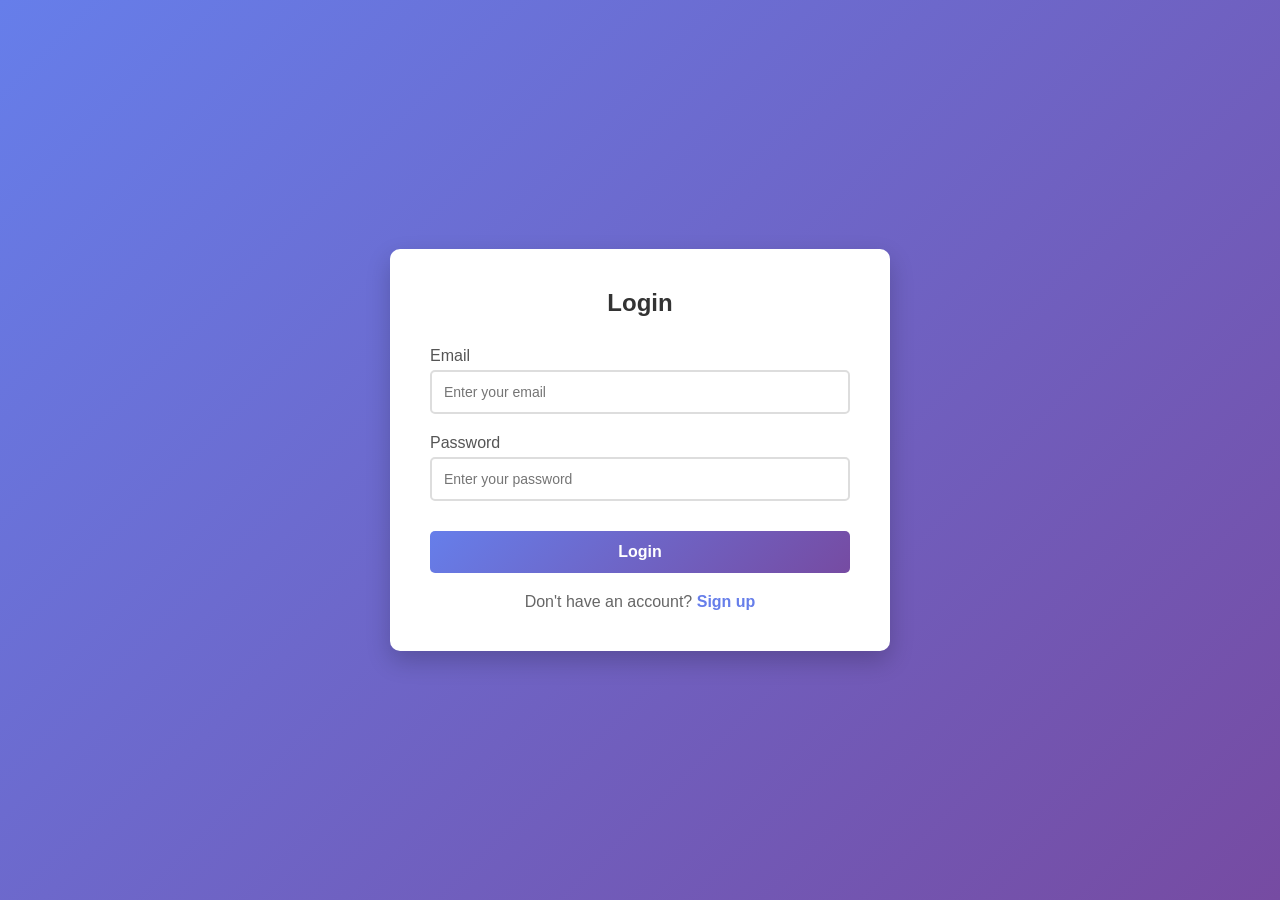
==== authapp/src/main/resources/templates/index.html @ 4ef5800f "Initial commit" ====
<!DOCTYPE html>
<html lang="en">
<head>
    <meta charset="UTF-8">
    <meta name="viewport" content="width=device-width, initial-scale=1.0">
    <title>Login & Sign Up</title>
    <style>
        * {
            margin: 0;
            padding: 0;
            box-sizing: border-box;
        }

        body {
            font-family: 'Segoe UI', Tahoma, Geneva, Verdana, sans-serif;
            background: linear-gradient(135deg, #667eea 0%, #764ba2 100%);
            min-height: 100vh;
            display: flex;
            justify-content: center;
            align-items: center;
            padding: 20px;
        }

        .container {
            background: white;
            padding: 40px;
            border-radius: 10px;
            box-shadow: 0 10px 25px rgba(0,0,0,0.2);
            width: 100%;
            max-width: 500px;
            max-height: 90vh;
            overflow-y: auto;
        }

        h2 {
            text-align: center;
            color: #333;
            margin-bottom: 30px;
        }

        .form-group {
            margin-bottom: 20px;
        }

        .signup-fields {
            display: none;
        }

        label {
            display: block;
            margin-bottom: 5px;
            color: #555;
            font-weight: 500;
        }

        input, select {
            width: 100%;
            padding: 12px;
            border: 2px solid #ddd;
            border-radius: 5px;
            font-size: 14px;
            transition: border-color 0.3s;
            font-family: inherit;
        }

        input:focus, select:focus {
            outline: none;
            border-color: #667eea;
        }

        select {
            cursor: pointer;
            background-color: white;
        }

        button {
            width: 100%;
            padding: 12px;
            background: linear-gradient(135deg, #667eea 0%, #764ba2 100%);
            color: white;
            border: none;
            border-radius: 5px;
            font-size: 16px;
            font-weight: 600;
            cursor: pointer;
            transition: transform 0.2s;
            margin-top: 10px;
        }

        button:hover {
            transform: translateY(-2px);
        }

        button:active {
            transform: translateY(0);
        }

        .message {
            margin-top: 20px;
            padding: 12px;
            border-radius: 5px;
            text-align: center;
            font-weight: 500;
            display: none;
        }

        .message.success {
            background: #d4edda;
            color: #155724;
            border: 1px solid #c3e6cb;
        }

        .message.error {
            background: #f8d7da;
            color: #721c24;
            border: 1px solid #f5c6cb;
        }

        .toggle-text {
            text-align: center;
            margin-top: 20px;
            color: #666;
        }

        .toggle-text a {
            color: #667eea;
            text-decoration: none;
            font-weight: 600;
        }

        .toggle-text a:hover {
            text-decoration: underline;
        }

        .error-input {
            border-color: #dc3545 !important;
        }
    </style>
</head>
<body>
<div class="container">
    <h2 id="form-title">Login</h2>

    <!-- Signup only fields -->
    <div class="signup-fields" id="signup-fields">
        <div class="form-group">
            <label for="name">Full Name</label>
            <input type="text" id="name" placeholder="Enter your full name">
        </div>

        <div class="form-group">
            <label for="studentId">Student ID</label>
            <input type="text" id="studentId" placeholder="Enter your student ID">
        </div>
    </div>

    <!-- Common fields -->
    <div class="form-group">
        <label for="email">Email</label>
        <input type="email" id="email" placeholder="Enter your email">
    </div>

    <div class="form-group">
        <label for="password">Password</label>
        <input type="password" id="password" placeholder="Enter your password">
    </div>

    <!-- More signup only fields -->
    <div class="signup-fields">
        <div class="form-group">
            <label for="yearLevel">Year Level</label>
            <select id="yearLevel">
                <option value="">Select year level</option>
                <option value="1st Year">1st Year</option>
                <option value="2nd Year">2nd Year</option>
                <option value="3rd Year">3rd Year</option>
                <option value="4th Year">4th Year</option>
                <option value="5th Year">5th Year</option>
            </select>
        </div>

        <div class="form-group">
            <label for="course">Course</label>
            <select id="course">
                <option value="">Select course</option>
                <option value="Biology">Biology</option>
                <option value="Psychology">Psychology</option>
                <option value="Office Administration">Office Administration</option>
                <option value="Business Administration">Business Administration</option>
                <option value="Accountancy">Accountancy</option>
                <option value="Information Technology">Information Technology</option>
                <option value="Computer Science">Computer Science</option>
                <option value="Criminology">Criminology</option>
                <option value="Electronics Engineering">Electronics Engineering</option>
                <option value="Electrical Engineering">Electrical Engineering</option>
                <option value="Computer Engineering">Computer Engineering</option>
                <option value="Industrial Technology">Industrial Technology</option>
                <option value="Hospitality Management">Hospitality Management</option>
                <option value="Tourism Management">Tourism Management</option>
                <option value="Secondary Education">Secondary Education</option>
                <option value="Elementary Education">Elementary Education</option>
                <option value="Physical Education">Physical Education</option>
                <option value="Technology and Livelihood Education">Technology and Livelihood Education</option>
                <option value="Technical Vocational Teacher Education">Technicaly and Vocational Teacher Education</option>


                <option value="Other">Other</option>
            </select>
        </div>

        <div class="form-group">
            <label for="section">Section</label>
            <input type="text" id="section" placeholder="Enter your section (e.g., A, B, 1)">
        </div>
    </div>

    <button id="login-btn" onclick="login()">Login</button>
    <button id="signup-btn" onclick="signup()" style="display: none;">Sign Up</button>

    <div id="message" class="message"></div>

    <div class="toggle-text">
        <span id="toggle-message">Don't have an account? </span>
        <a href="#" id="toggle-link" onclick="toggleForm(event)">Sign up</a>
    </div>
</div>

<script>
    let isLoginMode = true;

    function toggleForm(event) {
        event.preventDefault();
        isLoginMode = !isLoginMode;

        const title = document.getElementById('form-title');
        const loginBtn = document.getElementById('login-btn');
        const signupBtn = document.getElementById('signup-btn');
        const signupFields = document.querySelectorAll('.signup-fields');
        const toggleMessage = document.getElementById('toggle-message');
        const toggleLink = document.getElementById('toggle-link');
        const message = document.getElementById('message');

        if (isLoginMode) {
            title.textContent = 'Login';
            loginBtn.style.display = 'block';
            signupBtn.style.display = 'none';
            signupFields.forEach(field => field.style.display = 'none');
            toggleMessage.textContent = "Don't have an account? ";
            toggleLink.textContent = 'Sign up';
        } else {
            title.textContent = 'Sign Up';
            loginBtn.style.display = 'none';
            signupBtn.style.display = 'block';
            signupFields.forEach(field => field.style.display = 'block');
            toggleMessage.textContent = 'Already have an account? ';
            toggleLink.textContent = 'Login';
        }

        message.style.display = 'none';
        clearForm();
    }

    function clearForm() {
        document.getElementById('name').value = '';
        document.getElementById('studentId').value = '';
        document.getElementById('email').value = '';
        document.getElementById('password').value = '';
        document.getElementById('yearLevel').value = '';
        document.getElementById('course').value = '';
        document.getElementById('section').value = '';

        // Remove error highlighting
        document.querySelectorAll('.error-input').forEach(input => {
            input.classList.remove('error-input');
        });
    }

    function showMessage(text, isSuccess) {
        const message = document.getElementById('message');
        message.textContent = text;
        message.className = 'message ' + (isSuccess ? 'success' : 'error');
        message.style.display = 'block';
    }

    function validateEmail(email) {
        // Check if email contains @ and a domain
        const emailRegex = /^[^\s@]+@[^\s@]+\.[^\s@]+$/;
        return emailRegex.test(email);
    }

    function highlightError(elementId) {
        document.getElementById(elementId).classList.add('error-input');
    }

    function clearErrors() {
        document.querySelectorAll('.error-input').forEach(input => {
            input.classList.remove('error-input');
        });
    }

    async function login() {
        clearErrors();

        const email = document.getElementById('email').value.trim();
        const password = document.getElementById('password').value;

        if (!email || !password) {
            showMessage('Please fill in all fields', false);
            if (!email) highlightError('email');
            if (!password) highlightError('password');
            return;
        }

        if (!validateEmail(email)) {
            showMessage('Please enter a valid email address (e.g., user@example.com)', false);
            highlightError('email');
            return;
        }

        try {
            const response = await fetch('/login', {
                method: 'POST',
                headers: {
                    'Content-Type': 'application/json'
                },
                body: JSON.stringify({ email, password })
            });

            const result = await response.text();

            if (result === 'Login successful') {
                showMessage(result, true);
                // Redirect or do something on successful login
            } else {
                showMessage(result, false);
            }
        } catch (error) {
            showMessage('Error connecting to server', false);
        }
    }

    async function signup() {
        clearErrors();

        const name = document.getElementById('name').value.trim();
        const studentId = document.getElementById('studentId').value.trim();
        const email = document.getElementById('email').value.trim();
        const password = document.getElementById('password').value;
        const yearLevel = document.getElementById('yearLevel').value;
        const course = document.getElementById('course').value;
        const section = document.getElementById('section').value.trim();

        // Validation
        if (!name || !studentId || !email || !password || !yearLevel || !course || !section) {
            showMessage('Please fill in all fields', false);
            if (!name) highlightError('name');
            if (!studentId) highlightError('studentId');
            if (!email) highlightError('email');
            if (!password) highlightError('password');
            if (!yearLevel) highlightError('yearLevel');
            if (!course) highlightError('course');
            if (!section) highlightError('section');
            return;
        }

        if (!validateEmail(email)) {
            showMessage('Please enter a valid email address (e.g., user@example.com)', false);
            highlightError('email');
            return;
        }

        if (password.length < 6) {
            showMessage('Password must be at least 6 characters', false);
            highlightError('password');
            return;
        }

        try {
            const response = await fetch('/signup', {
                method: 'POST',
                headers: {
                    'Content-Type': 'application/json'
                },
                body: JSON.stringify({
                    name,
                    studentId,
                    email,
                    password,
                    yearLevel,
                    course,
                    section
                })
            });

            const result = await response.text();

            if (result === 'Sign up successful') {
                showMessage(result + '! Redirecting to login...', true);
                setTimeout(() => toggleForm(new Event('click')), 2000);
            } else {
                showMessage(result, false);
            }
        } catch (error) {
            showMessage('Error connecting to server', false);
        }
    }

    // Allow Enter key to submit
    document.addEventListener('keypress', function(event) {
        if (event.key === 'Enter') {
            if (isLoginMode) {
                login();
            } else {
                signup();
            }
        }
    });
</script>
</body>
</html>
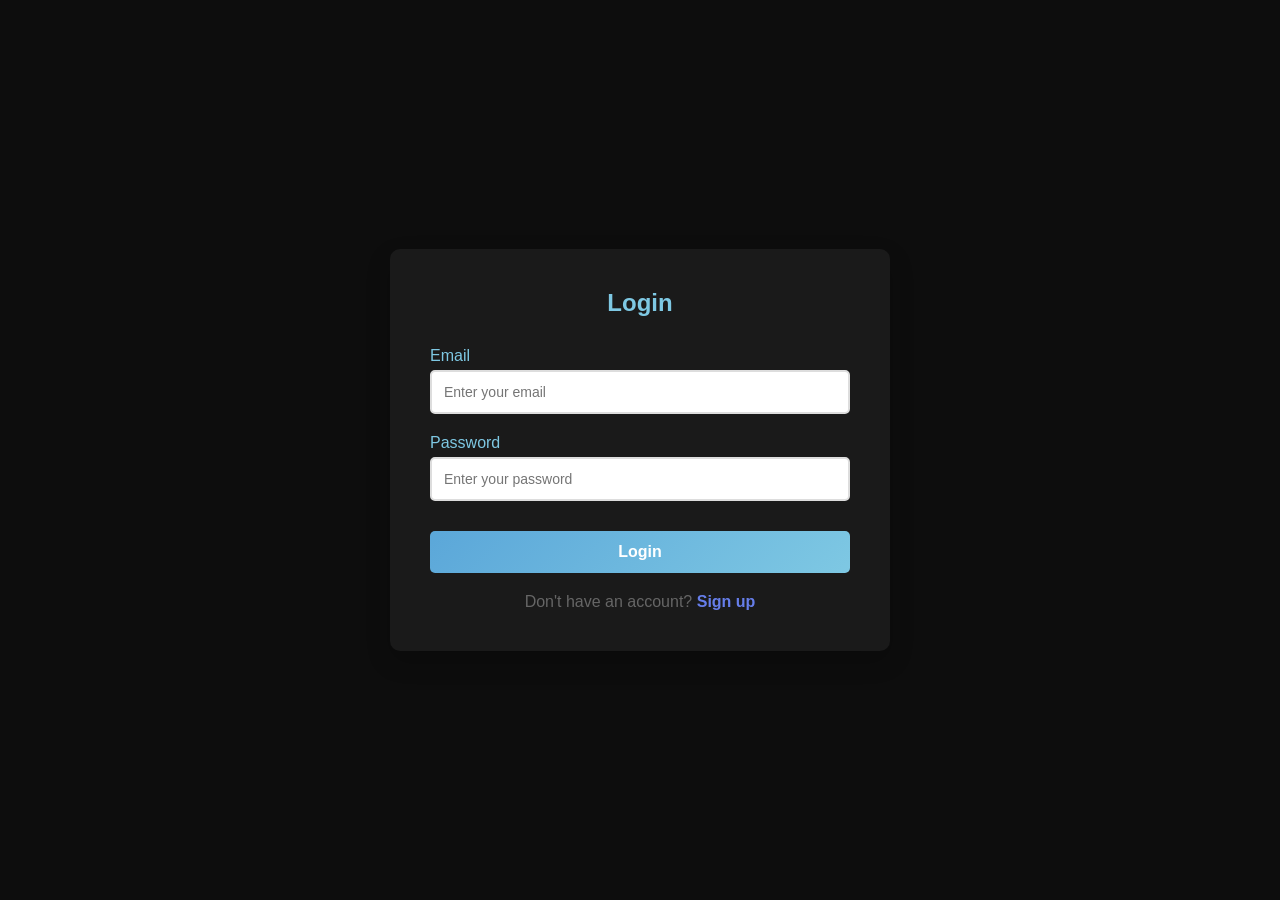
==== commit 5ed394e9: "Dashboard Changed colour palettes three times. Broke the code twice because I forgot to add a comma." ====
--- a/authapp/src/main/resources/templates/index.html
+++ b/authapp/src/main/resources/templates/index.html
@@ -13,7 +13,7 @@
 
         body {
             font-family: 'Segoe UI', Tahoma, Geneva, Verdana, sans-serif;
-            background: linear-gradient(135deg, #667eea 0%, #764ba2 100%);
+            background: #0d0d0d;
             min-height: 100vh;
             display: flex;
             justify-content: center;
@@ -22,7 +22,7 @@
         }
 
         .container {
-            background: white;
+            background: #1a1a1a;
             padding: 40px;
             border-radius: 10px;
             box-shadow: 0 10px 25px rgba(0,0,0,0.2);
@@ -34,7 +34,7 @@
 
         h2 {
             text-align: center;
-            color: #333;
+            color: #7EC8E3;
             margin-bottom: 30px;
         }
 
@@ -49,7 +49,7 @@
         label {
             display: block;
             margin-bottom: 5px;
-            color: #555;
+            color: #7EC8E3;
             font-weight: 500;
         }
 
@@ -76,7 +76,7 @@
         button {
             width: 100%;
             padding: 12px;
-            background: linear-gradient(135deg, #667eea 0%, #764ba2 100%);
+            background: linear-gradient(135deg, #5BA7D9 0%, #7EC8E3 100%);
             color: white;
             border: none;
             border-radius: 5px;
@@ -183,27 +183,16 @@
             <label for="course">Course</label>
             <select id="course">
                 <option value="">Select course</option>
-                <option value="Biology">Biology</option>
-                <option value="Psychology">Psychology</option>
-                <option value="Office Administration">Office Administration</option>
+                <option value="Computer Science">Computer Science</option>
+                <option value="Information Technology">Information Technology</option>
+                <option value="Engineering">Engineering</option>
                 <option value="Business Administration">Business Administration</option>
                 <option value="Accountancy">Accountancy</option>
-                <option value="Information Technology">Information Technology</option>
-                <option value="Computer Science">Computer Science</option>
-                <option value="Criminology">Criminology</option>
-                <option value="Electronics Engineering">Electronics Engineering</option>
-                <option value="Electrical Engineering">Electrical Engineering</option>
-                <option value="Computer Engineering">Computer Engineering</option>
-                <option value="Industrial Technology">Industrial Technology</option>
-                <option value="Hospitality Management">Hospitality Management</option>
-                <option value="Tourism Management">Tourism Management</option>
-                <option value="Secondary Education">Secondary Education</option>
-                <option value="Elementary Education">Elementary Education</option>
-                <option value="Physical Education">Physical Education</option>
-                <option value="Technology and Livelihood Education">Technology and Livelihood Education</option>
-                <option value="Technical Vocational Teacher Education">Technicaly and Vocational Teacher Education</option>
-
-
+                <option value="Nursing">Nursing</option>
+                <option value="Education">Education</option>
+                <option value="Architecture">Architecture</option>
+                <option value="Psychology">Psychology</option>
+                <option value="Communication">Communication</option>
                 <option value="Other">Other</option>
             </select>
         </div>
@@ -330,7 +319,11 @@
 
             if (result === 'Login successful') {
                 showMessage(result, true);
-                // Redirect or do something on successful login
+                // Store user email and redirect to dashboard
+                sessionStorage.setItem('userEmail', email);
+                setTimeout(() => {
+                    window.location.href = '/session/dashboard';
+                }, 1000);
             } else {
                 showMessage(result, false);
             }
